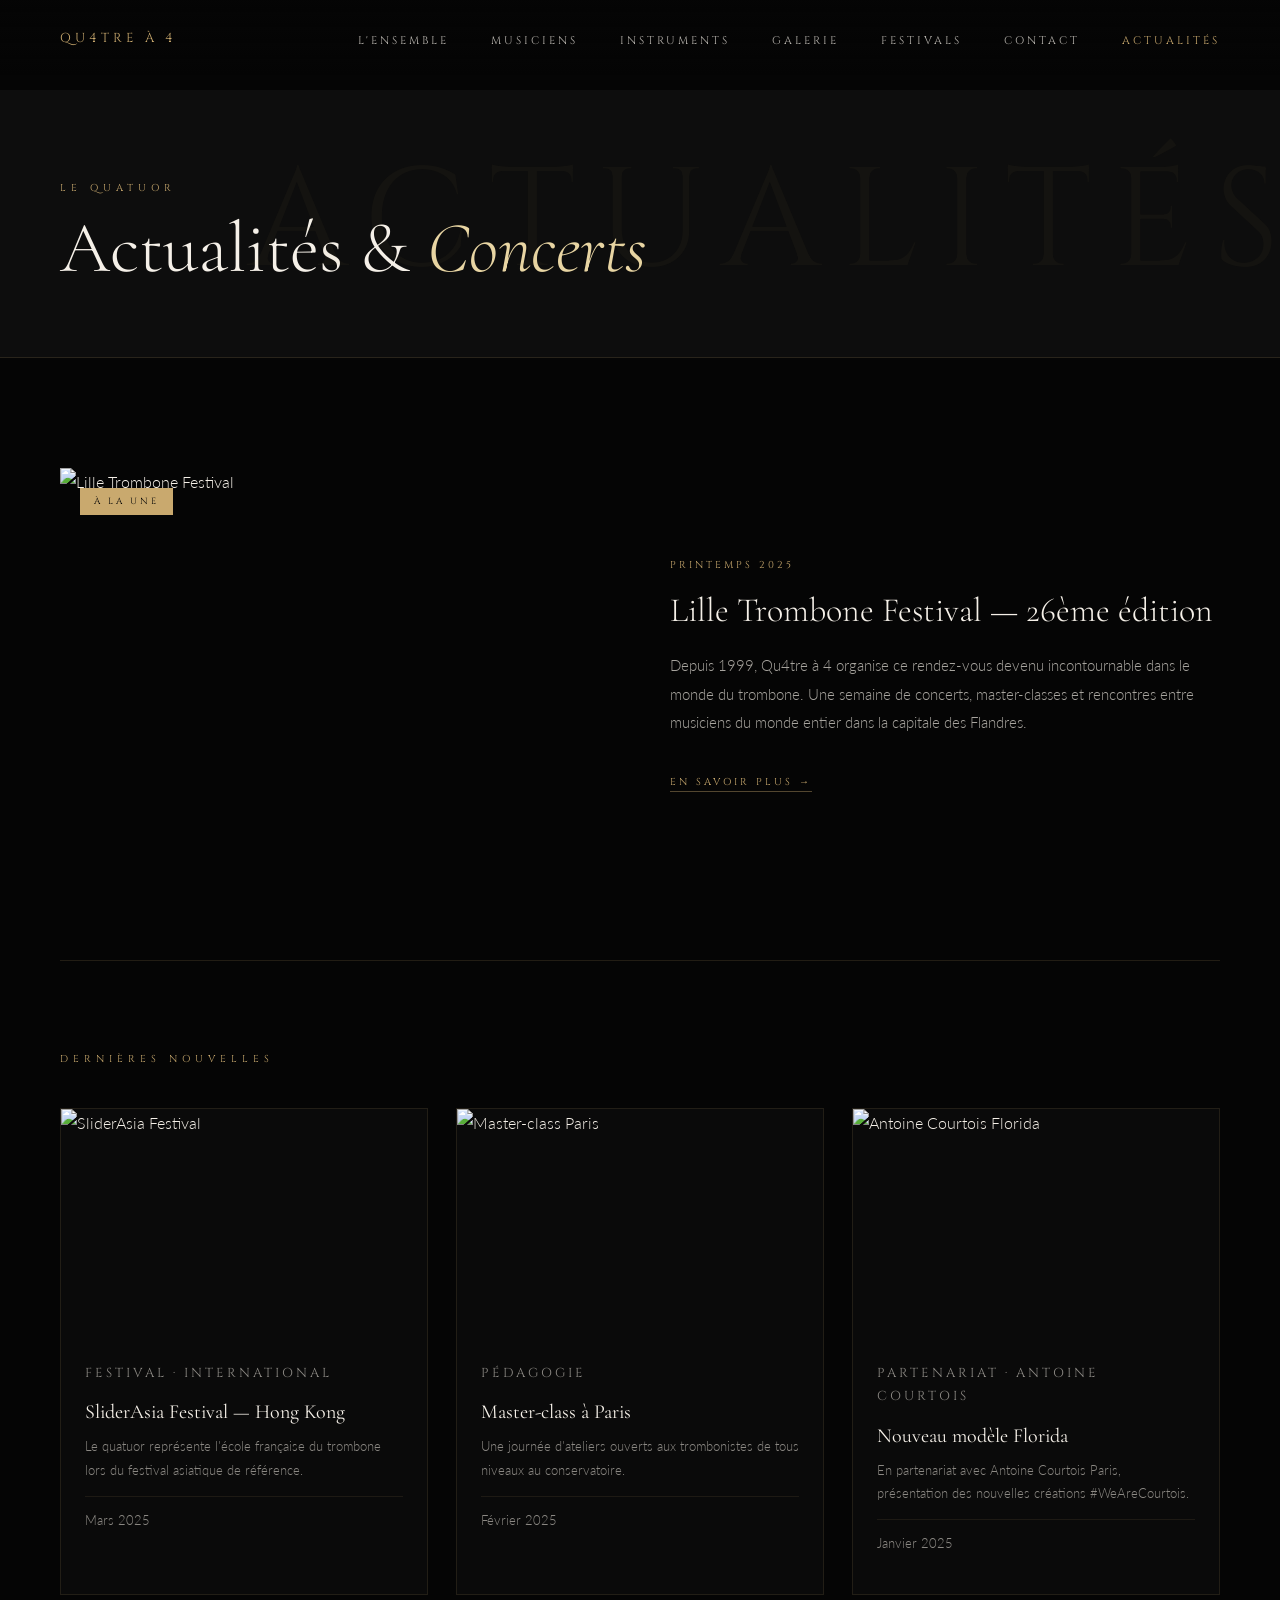
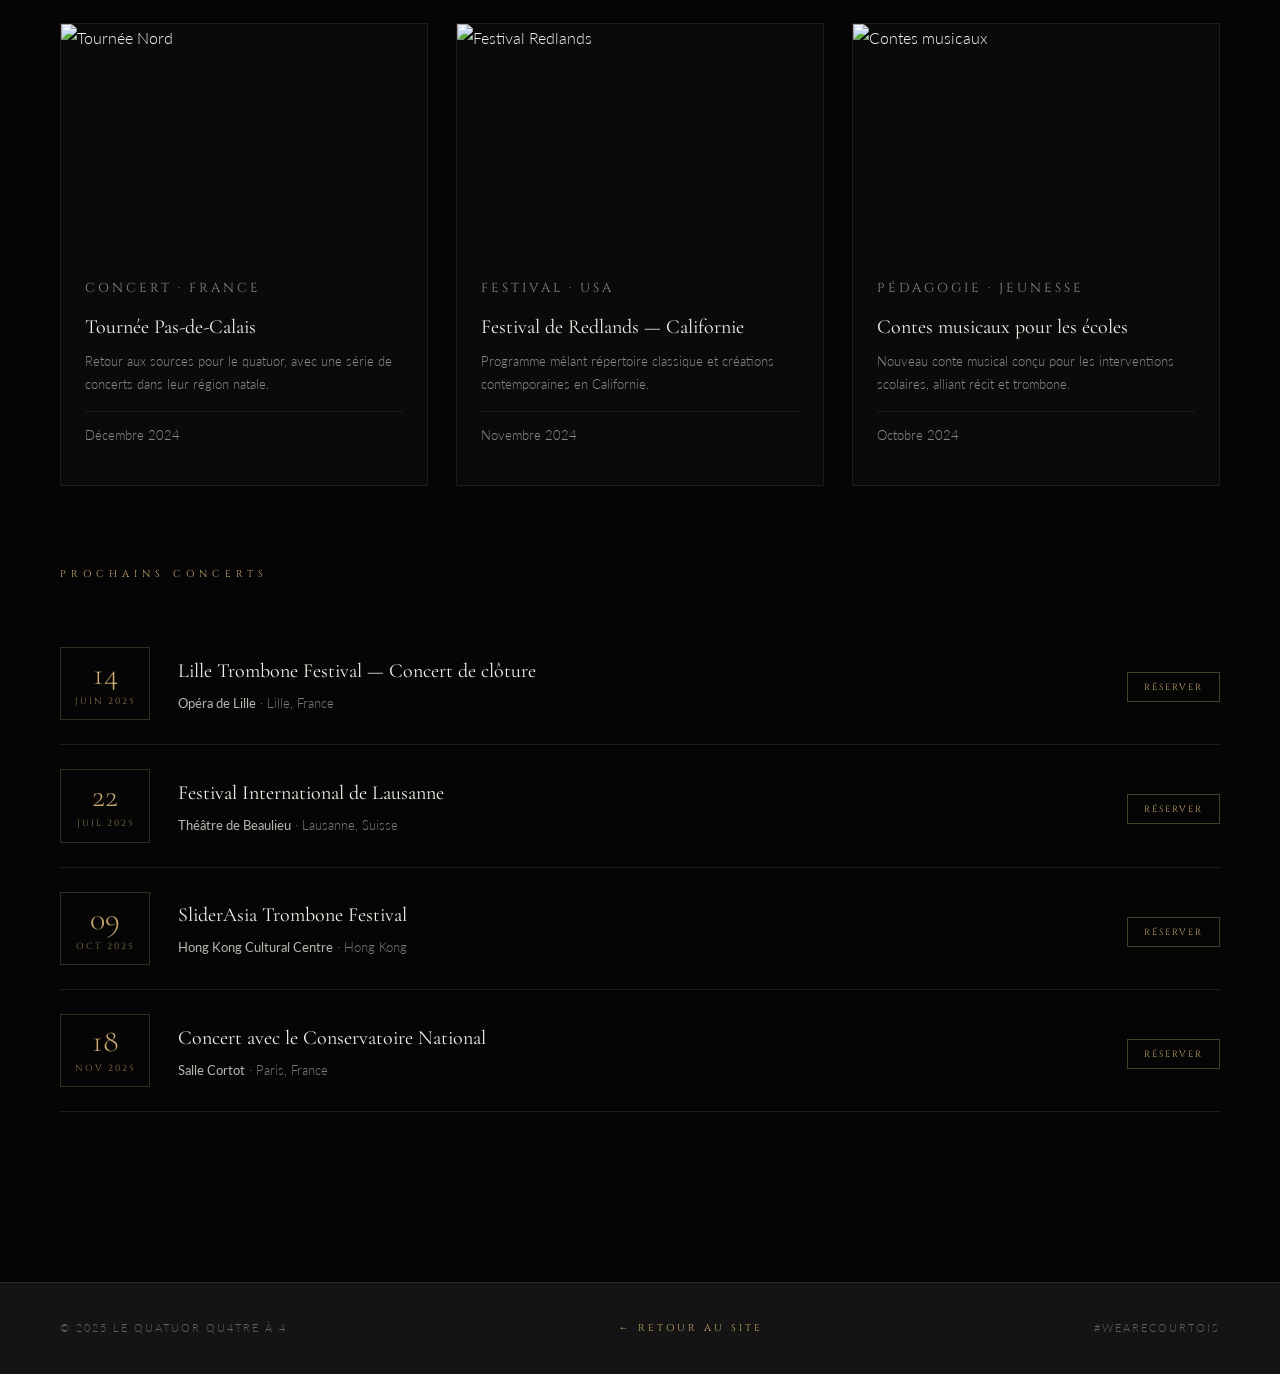
==== actualites.html @ 923e41e1 "Add files via upload" ====
<!DOCTYPE html>
<html lang="fr">
<head>
  <meta charset="UTF-8">
  <meta name="viewport" content="width=device-width, initial-scale=1.0">
  <title>Actualités — Le Quatuor Qu4tre à 4</title>
  <link rel="stylesheet" href="css/base.css">
  <link rel="stylesheet" href="css/nav.css">
  <link rel="stylesheet" href="css/actualites.css">
</head>
<body>

  <!-- ── NAVIGATION ── -->
  <nav id="navbar">
    <a href="index.html" class="nav-logo">Qu4tre à 4</a>
    <ul class="nav-links">
      <li><a href="index.html#presentation">L'Ensemble</a></li>
      <li><a href="index.html#membres">Musiciens</a></li>
      <li><a href="index.html#instruments">Instruments</a></li>
      <li><a href="index.html#galerie">Galerie</a></li>
      <li><a href="index.html#festivals">Festivals</a></li>
      <li><a href="index.html#contact">Contact</a></li>
      <li><a href="actualites.html" class="active">Actualités</a></li>
    </ul>
  </nav>

  <!-- ── EN-TÊTE ── -->
  <div class="page-header">
    <p class="eyebrow">Le Quatuor</p>
    <h1 class="page-title">Actualités &amp; <em>Concerts</em></h1>
  </div>

  <!-- ── CONTENU PRINCIPAL ── -->
  <main>

    <!-- Article à la une -->
    <article class="featured-article">
      <div class="featured-img-wrap">
        <img src="images/galerie-2.png" alt="Lille Trombone Festival">
        <span class="featured-badge">À la une</span>
      </div>
      <div class="featured-content">
        <p class="article-date">Printemps 2025</p>
        <h2>Lille Trombone Festival — 26ème édition</h2>
        <p>Depuis 1999, Qu4tre à 4 organise ce rendez-vous devenu incontournable dans le monde du trombone. Une semaine de concerts, master-classes et rencontres entre musiciens du monde entier dans la capitale des Flandres.</p>
        <a href="#" class="read-more">En savoir plus →</a>
      </div>
    </article>

    <!-- Dernières nouvelles -->
    <p class="section-label">Dernières nouvelles</p>
    <div class="articles-grid">

      <article class="article-card">
        <div class="article-img-wrap">
          <img src="images/galerie-4.png" alt="SliderAsia Festival">
        </div>
        <div class="article-body">
          <p class="article-tag">Festival · International</p>
          <h3>SliderAsia Festival — Hong Kong</h3>
          <p>Le quatuor représente l'école française du trombone lors du festival asiatique de référence.</p>
          <p class="article-meta">Mars 2025</p>
        </div>
      </article>

      <article class="article-card">
        <div class="article-img-wrap">
          <img src="images/galerie-7.png" alt="Master-class Paris">
        </div>
        <div class="article-body">
          <p class="article-tag">Pédagogie</p>
          <h3>Master-class à Paris</h3>
          <p>Une journée d'ateliers ouverts aux trombonistes de tous niveaux au conservatoire.</p>
          <p class="article-meta">Février 2025</p>
        </div>
      </article>

      <article class="article-card">
        <div class="article-img-wrap">
          <img src="images/galerie-6.png" alt="Antoine Courtois Florida">
        </div>
        <div class="article-body">
          <p class="article-tag">Partenariat · Antoine Courtois</p>
          <h3>Nouveau modèle Florida</h3>
          <p>En partenariat avec Antoine Courtois Paris, présentation des nouvelles créations #WeAreCourtois.</p>
          <p class="article-meta">Janvier 2025</p>
        </div>
      </article>

      <article class="article-card">
        <div class="article-img-wrap">
          <img src="images/galerie-5.png" alt="Tournée Nord">
        </div>
        <div class="article-body">
          <p class="article-tag">Concert · France</p>
          <h3>Tournée Pas-de-Calais</h3>
          <p>Retour aux sources pour le quatuor, avec une série de concerts dans leur région natale.</p>
          <p class="article-meta">Décembre 2024</p>
        </div>
      </article>

      <article class="article-card">
        <div class="article-img-wrap">
          <img src="images/galerie-1.png" alt="Festival Redlands">
        </div>
        <div class="article-body">
          <p class="article-tag">Festival · USA</p>
          <h3>Festival de Redlands — Californie</h3>
          <p>Programme mêlant répertoire classique et créations contemporaines en Californie.</p>
          <p class="article-meta">Novembre 2024</p>
        </div>
      </article>

      <article class="article-card">
        <div class="article-img-wrap">
          <img src="images/groupe-3.png" alt="Contes musicaux">
        </div>
        <div class="article-body">
          <p class="article-tag">Pédagogie · Jeunesse</p>
          <h3>Contes musicaux pour les écoles</h3>
          <p>Nouveau conte musical conçu pour les interventions scolaires, alliant récit et trombone.</p>
          <p class="article-meta">Octobre 2024</p>
        </div>
      </article>

    </div>

    <!-- Prochains concerts -->
    <div class="concerts-section">
      <p class="section-label">Prochains concerts</p>

      <div class="concert-item">
        <div class="concert-date-block">
          <div class="concert-day">14</div>
          <div class="concert-month">Juin 2025</div>
        </div>
        <div class="concert-info">
          <h4>Lille Trombone Festival — Concert de clôture</h4>
          <p><strong>Opéra de Lille</strong> · Lille, France</p>
        </div>
        <div class="concert-cta"><a href="#">Réserver</a></div>
      </div>

      <div class="concert-item">
        <div class="concert-date-block">
          <div class="concert-day">22</div>
          <div class="concert-month">Juil 2025</div>
        </div>
        <div class="concert-info">
          <h4>Festival International de Lausanne</h4>
          <p><strong>Théâtre de Beaulieu</strong> · Lausanne, Suisse</p>
        </div>
        <div class="concert-cta"><a href="#">Réserver</a></div>
      </div>

      <div class="concert-item">
        <div class="concert-date-block">
          <div class="concert-day">09</div>
          <div class="concert-month">Oct 2025</div>
        </div>
        <div class="concert-info">
          <h4>SliderAsia Trombone Festival</h4>
          <p><strong>Hong Kong Cultural Centre</strong> · Hong Kong</p>
        </div>
        <div class="concert-cta"><a href="#">Réserver</a></div>
      </div>

      <div class="concert-item">
        <div class="concert-date-block">
          <div class="concert-day">18</div>
          <div class="concert-month">Nov 2025</div>
        </div>
        <div class="concert-info">
          <h4>Concert avec le Conservatoire National</h4>
          <p><strong>Salle Cortot</strong> · Paris, France</p>
        </div>
        <div class="concert-cta"><a href="#">Réserver</a></div>
      </div>

    </div>
  </main>

  <!-- ── FOOTER ── -->
  <footer>
    <p>© 2025 Le Quatuor Qu4tre à 4</p>
    <a href="index.html">← Retour au site</a>
    <p>#WeAreCourtois</p>
  </footer>

  <script src="js/main.js"></script>
</body>
</html>
---- css/base.css ----
/* =========================================
   BASE.CSS — Variables, reset, typographie
   Quatuor Qu4tre à 4 — Version Sombre
   ========================================= */

@import url('https://fonts.googleapis.com/css2?family=Cormorant+Garamond:ital,wght@0,300;0,400;0,600;1,300;1,400&family=Cinzel:wght@400;600&family=Lato:wght@300;400&display=swap');

/* ── Variables ── */
:root {
  --gold:        #C9A96E;
  --gold-light:  #E8D5A3;
  --gold-dark:   #8B6914;
  --black:       #050505;
  --dark:        #0D0D0D;
  --dark2:       #141414;
  --white:       #F5F0E8;
  --gray:        #888;
  --line:        rgba(201, 169, 110, 0.15);
  --transition:  0.6s cubic-bezier(0.25, 0.46, 0.45, 0.94);
}

/* ── Reset ── */
*, *::before, *::after {
  box-sizing: border-box;
  margin: 0;
  padding: 0;
}

html {
  scroll-behavior: smooth;
}

body {
  background: var(--black);
  color: var(--white);
  font-family: 'Lato', sans-serif;
  font-weight: 300;
  line-height: 1.7;
  overflow-x: hidden;
}

img {
  display: block;
  max-width: 100%;
}

a {
  color: inherit;
  text-decoration: none;
}

/* ── Typographie utilitaires ── */
.eyebrow {
  font-family: 'Cinzel', serif;
  font-size: 10px;
  letter-spacing: 5px;
  color: var(--gold);
  text-transform: uppercase;
  margin-bottom: 14px;
}

.section-title {
  font-family: 'Cormorant Garamond', serif;
  font-size: clamp(34px, 5vw, 56px);
  font-weight: 300;
  line-height: 1.1;
  margin-bottom: 36px;
}

.section-title em {
  font-style: italic;
}

.gold-rule {
  display: block;
  width: 50px;
  height: 1px;
  background: var(--gold);
  margin-bottom: 36px;
}

/* ── Reveal on scroll ── */
.reveal {
  opacity: 0;
  transform: translateY(22px);
  transition: opacity 0.8s ease, transform 0.8s ease;
}

.reveal.visible {
  opacity: 1;
  transform: none;
}

/* ── Responsive breakpoints ── */
@media (max-width: 960px) {
  section {
    padding: 80px 24px !important;
  }
}
---- css/nav.css ----
/* =========================================
   NAV.CSS — Navigation fixe
   Quatuor Qu4tre à 4 — Version Sombre
   ========================================= */

nav {
  position: fixed;
  top: 0; left: 0; right: 0;
  z-index: 100;
  display: flex;
  justify-content: space-between;
  align-items: center;
  padding: 24px 60px;
  background: linear-gradient(to bottom, rgba(5,5,5,0.95) 0%, transparent 100%);
  transition: background var(--transition), border-color var(--transition);
}

nav.scrolled {
  background: rgba(5, 5, 5, 0.97);
  border-bottom: 1px solid var(--line);
}

.nav-logo {
  font-family: 'Cinzel', serif;
  font-size: 13px;
  letter-spacing: 4px;
  color: var(--gold);
  text-transform: uppercase;
}

.nav-links {
  display: flex;
  gap: 42px;
  list-style: none;
}

.nav-links a {
  font-family: 'Cinzel', serif;
  font-size: 11px;
  letter-spacing: 3px;
  text-transform: uppercase;
  color: var(--white);
  opacity: 0.75;
  transition: opacity 0.3s, color 0.3s;
}

.nav-links a:hover {
  opacity: 1;
  color: var(--gold);
}

.nav-links a.active {
  color: var(--gold);
  opacity: 1;
}

/* ── Footer ── */
footer {
  background: var(--dark2);
  border-top: 1px solid var(--line);
  padding: 36px 60px;
  display: flex;
  justify-content: space-between;
  align-items: center;
}

footer p {
  font-size: 11px;
  letter-spacing: 2px;
  color: rgba(245, 240, 232, 0.35);
  text-transform: uppercase;
}

footer a {
  font-family: 'Cinzel', serif;
  font-size: 10px;
  letter-spacing: 3px;
  color: var(--gold);
  text-transform: uppercase;
  transition: opacity 0.3s;
}

footer a:hover {
  opacity: 0.7;
}

/* ── Responsive ── */
@media (max-width: 960px) {
  nav {
    padding: 20px 24px;
  }

  .nav-links {
    display: none;
  }

  footer {
    flex-direction: column;
    gap: 12px;
    text-align: center;
    padding: 28px 24px;
  }
}
---- css/actualites.css ----
/* =========================================
   ACTUALITES.CSS — Page Actualités
   Quatuor Qu4tre à 4 — Version Sombre
   ========================================= */

section, main {
  padding: 110px 60px;
}

/* ─────────────────────────────────────
   EN-TÊTE DE PAGE
───────────────────────────────────── */
.page-header {
  margin-top: 90px;
  padding: 90px 60px 70px;
  background: var(--dark);
  border-bottom: 1px solid var(--line);
  position: relative;
  overflow: hidden;
}

.page-header::after {
  content: 'ACTUALITÉS';
  position: absolute;
  right: -20px;
  top: 50%;
  transform: translateY(-50%);
  font-family: 'Cinzel', serif;
  font-size: 140px;
  color: rgba(201,169,110,0.04);
  letter-spacing: 20px;
  pointer-events: none;
  white-space: nowrap;
}

.page-title {
  font-family: 'Cormorant Garamond', serif;
  font-size: clamp(42px, 6vw, 72px);
  font-weight: 300;
  line-height: 1.05;
  color: var(--white);
}

.page-title em {
  font-style: italic;
  color: var(--gold-light);
}

/* ─────────────────────────────────────
   ARTICLE À LA UNE
───────────────────────────────────── */
.featured-article {
  display: grid;
  grid-template-columns: 1fr 1fr;
  gap: 60px;
  align-items: center;
  margin-bottom: 90px;
  padding-bottom: 80px;
  border-bottom: 1px solid var(--line);
  animation: fadeUp 0.9s ease both;
}

@keyframes fadeUp {
  from { opacity: 0; transform: translateY(24px); }
  to   { opacity: 1; transform: translateY(0); }
}

.featured-img-wrap {
  position: relative;
  overflow: hidden;
}

.featured-img-wrap img {
  width: 100%;
  aspect-ratio: 4/3;
  object-fit: cover;
  object-position: top center;
  transition: transform 0.8s ease;
}

.featured-img-wrap:hover img {
  transform: scale(1.04);
}

.featured-badge {
  position: absolute;
  top: 20px; left: 20px;
  font-family: 'Cinzel', serif;
  font-size: 9px;
  letter-spacing: 3px;
  text-transform: uppercase;
  background: var(--gold);
  color: var(--black);
  padding: 6px 14px;
}

.featured-content .article-date {
  font-family: 'Cinzel', serif;
  font-size: 10px;
  letter-spacing: 3px;
  color: var(--gold);
  text-transform: uppercase;
  margin-bottom: 16px;
}

.featured-content h2 {
  font-family: 'Cormorant Garamond', serif;
  font-size: 34px;
  font-weight: 300;
  line-height: 1.2;
  margin-bottom: 20px;
}

.featured-content p {
  font-size: 15px;
  color: rgba(245,240,232,0.68);
  line-height: 1.9;
  margin-bottom: 28px;
}

.read-more {
  font-family: 'Cinzel', serif;
  font-size: 10px;
  letter-spacing: 3px;
  text-transform: uppercase;
  color: var(--gold);
  border-bottom: 1px solid rgba(201,169,110,0.4);
  padding-bottom: 2px;
  transition: border-color 0.3s;
}

.read-more:hover { border-color: var(--gold); }

/* ─────────────────────────────────────
   GRILLE D'ARTICLES
───────────────────────────────────── */
.section-label {
  font-family: 'Cinzel', serif;
  font-size: 10px;
  letter-spacing: 5px;
  color: var(--gold);
  text-transform: uppercase;
  margin-bottom: 40px;
}

.articles-grid {
  display: grid;
  grid-template-columns: repeat(3, 1fr);
  gap: 28px;
  margin-bottom: 80px;
}

.article-card {
  background: rgba(255,255,255,0.025);
  border: 1px solid rgba(201,169,110,0.12);
  overflow: hidden;
  transition: border-color 0.4s, transform 0.4s;
  animation: fadeUp 0.8s ease both;
}

.article-card:nth-child(2) { animation-delay: 0.1s; }
.article-card:nth-child(3) { animation-delay: 0.2s; }
.article-card:nth-child(4) { animation-delay: 0.3s; }
.article-card:nth-child(5) { animation-delay: 0.4s; }
.article-card:nth-child(6) { animation-delay: 0.5s; }

.article-card:hover {
  border-color: rgba(201,169,110,0.35);
  transform: translateY(-4px);
}

.article-img-wrap { overflow: hidden; }

.article-img-wrap img {
  width: 100%;
  aspect-ratio: 16/10;
  object-fit: cover;
  object-position: top center;
  transition: transform 0.6s ease;
}

.article-card:hover .article-img-wrap img {
  transform: scale(1.05);
}

.article-body {
  padding: 24px;
}

.article-tag {
  font-family: 'Cinzel', serif;
  font-size: 9px;
  letter-spacing: 3px;
  color: var(--gold);
  text-transform: uppercase;
  margin-bottom: 10px;
}

.article-body h3 {
  font-family: 'Cormorant Garamond', serif;
  font-size: 20px;
  font-weight: 400;
  line-height: 1.3;
  margin-bottom: 10px;
}

.article-body p {
  font-size: 13px;
  color: rgba(245,240,232,0.55);
  line-height: 1.8;
  margin-bottom: 14px;
}

.article-meta {
  font-size: 11px;
  color: rgba(245,240,232,0.3);
  border-top: 1px solid rgba(201,169,110,0.1);
  padding-top: 12px;
}

/* ─────────────────────────────────────
   CONCERTS
───────────────────────────────────── */
.concerts-section {
  margin-bottom: 60px;
}

.concert-item {
  display: grid;
  grid-template-columns: 90px 1fr auto;
  gap: 28px;
  align-items: center;
  padding: 24px 0;
  border-bottom: 1px solid var(--line);
  transition: padding-left 0.3s;
  animation: fadeUp 0.7s ease both;
}

.concert-item:nth-child(2) { animation-delay: 0.1s; }
.concert-item:nth-child(3) { animation-delay: 0.2s; }
.concert-item:nth-child(4) { animation-delay: 0.3s; }

.concert-item:hover { padding-left: 6px; }

.concert-date-block {
  text-align: center;
  border: 1px solid rgba(201,169,110,0.25);
  padding: 10px 8px;
}

.concert-day {
  font-family: 'Cormorant Garamond', serif;
  font-size: 32px;
  font-weight: 300;
  color: var(--gold);
  line-height: 1;
}

.concert-month {
  font-family: 'Cinzel', serif;
  font-size: 9px;
  letter-spacing: 2px;
  color: rgba(201,169,110,0.7);
  text-transform: uppercase;
  margin-top: 4px;
}

.concert-info h4 {
  font-family: 'Cormorant Garamond', serif;
  font-size: 20px;
  font-weight: 400;
  margin-bottom: 4px;
}

.concert-info p {
  font-size: 13px;
  color: rgba(245,240,232,0.5);
}

.concert-info p strong {
  color: rgba(245,240,232,0.75);
  font-weight: 400;
}

.concert-cta a {
  font-family: 'Cinzel', serif;
  font-size: 9px;
  letter-spacing: 2px;
  text-transform: uppercase;
  color: var(--gold);
  border: 1px solid rgba(201,169,110,0.35);
  padding: 8px 16px;
  white-space: nowrap;
  transition: background 0.3s;
}

.concert-cta a:hover {
  background: rgba(201,169,110,0.1);
}

/* ── Responsive ── */
@media (max-width: 960px) {
  .page-header { padding: 80px 24px 50px; margin-top: 68px; }
  main { padding: 50px 24px; }
  .featured-article { grid-template-columns: 1fr; gap: 28px; }
  .articles-grid { grid-template-columns: 1fr; }
  .concert-item { grid-template-columns: 70px 1fr; }
  .concert-cta { display: none; }
}
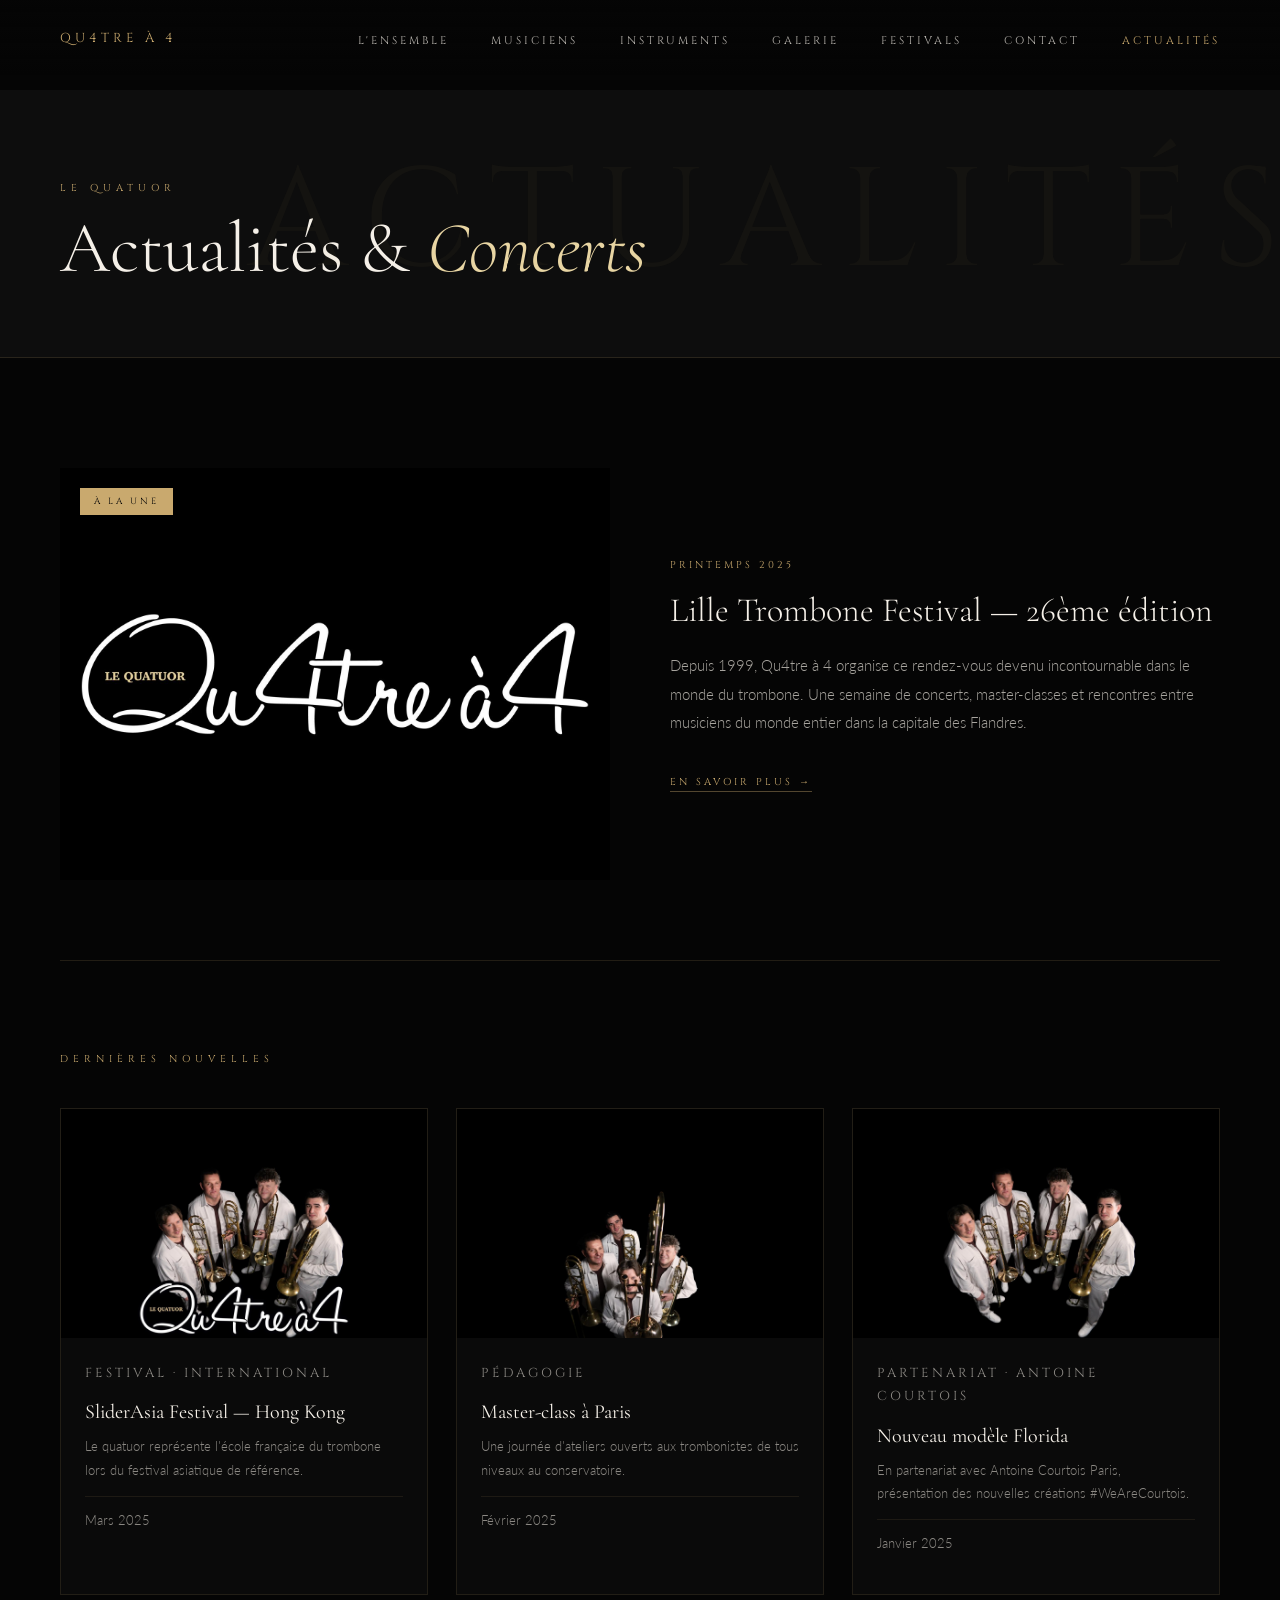
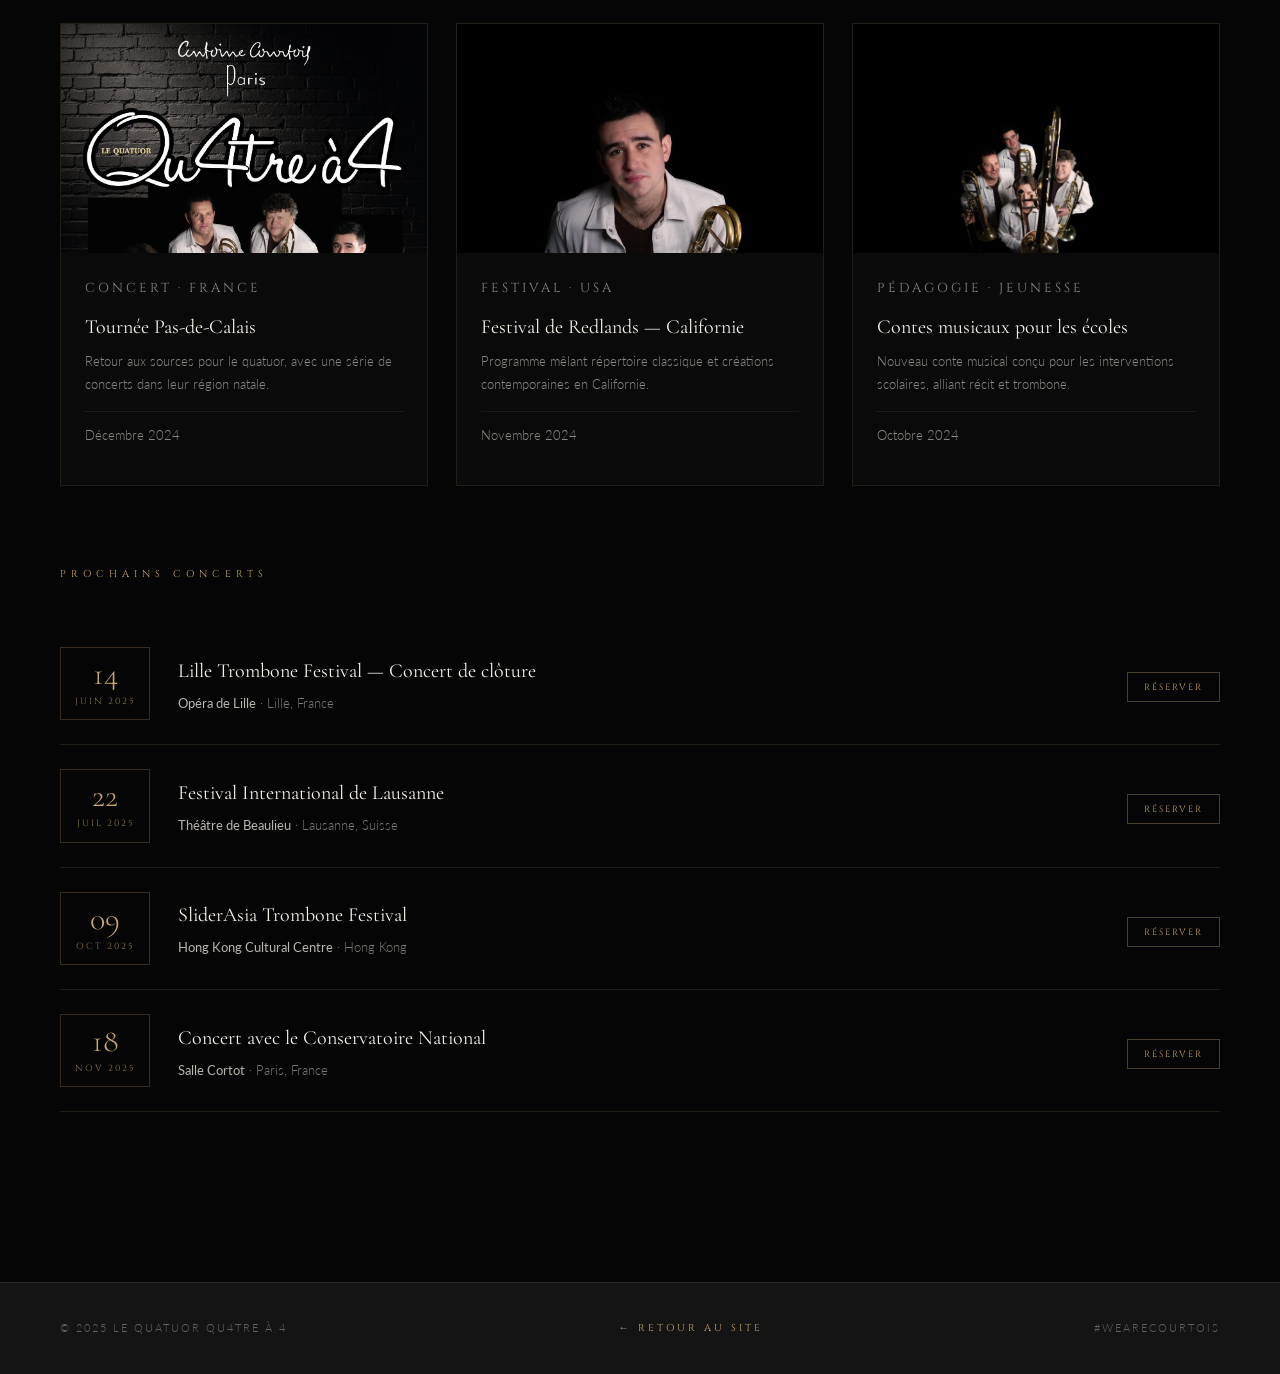
==== commit be0e590d: "Add files via upload" ====
--- a/actualites.html
+++ b/actualites.html
@@ -22,6 +22,7 @@
       <li><a href="index.html#contact">Contact</a></li>
       <li><a href="actualites.html" class="active">Actualités</a></li>
     </ul>
+    <a href="index.html" class="nav-mobile-actu">← Retour</a>
   </nav>
 
   <!-- ── EN-TÊTE ── -->
@@ -36,7 +37,7 @@
     <!-- Article à la une -->
     <article class="featured-article">
       <div class="featured-img-wrap">
-        <img src="images/galerie-2.png" alt="Lille Trombone Festival">
+        <img src="images/galerie-2.jpg" alt="Lille Trombone Festival">
         <span class="featured-badge">À la une</span>
       </div>
       <div class="featured-content">
@@ -53,7 +54,7 @@
 
       <article class="article-card">
         <div class="article-img-wrap">
-          <img src="images/galerie-4.png" alt="SliderAsia Festival">
+          <img src="images/galerie-4.jpg" alt="SliderAsia Festival">
         </div>
         <div class="article-body">
           <p class="article-tag">Festival · International</p>
@@ -65,7 +66,7 @@
 
       <article class="article-card">
         <div class="article-img-wrap">
-          <img src="images/galerie-7.png" alt="Master-class Paris">
+          <img src="images/galerie-7.jpg" alt="Master-class Paris">
         </div>
         <div class="article-body">
           <p class="article-tag">Pédagogie</p>
@@ -77,7 +78,7 @@
 
       <article class="article-card">
         <div class="article-img-wrap">
-          <img src="images/galerie-6.png" alt="Antoine Courtois Florida">
+          <img src="images/galerie-6.jpg" alt="Antoine Courtois Florida">
         </div>
         <div class="article-body">
           <p class="article-tag">Partenariat · Antoine Courtois</p>
@@ -89,7 +90,7 @@
 
       <article class="article-card">
         <div class="article-img-wrap">
-          <img src="images/galerie-5.png" alt="Tournée Nord">
+          <img src="images/galerie-5.jpg" alt="Tournée Nord">
         </div>
         <div class="article-body">
           <p class="article-tag">Concert · France</p>
@@ -101,7 +102,7 @@
 
       <article class="article-card">
         <div class="article-img-wrap">
-          <img src="images/galerie-1.png" alt="Festival Redlands">
+          <img src="images/galerie-1.jpg" alt="Festival Redlands">
         </div>
         <div class="article-body">
           <p class="article-tag">Festival · USA</p>
@@ -113,7 +114,7 @@
 
       <article class="article-card">
         <div class="article-img-wrap">
-          <img src="images/groupe-3.png" alt="Contes musicaux">
+          <img src="images/groupe-3.jpg" alt="Contes musicaux">
         </div>
         <div class="article-body">
           <p class="article-tag">Pédagogie · Jeunesse</p>
--- a/css/nav.css
+++ b/css/nav.css
@@ -54,6 +54,21 @@
   opacity: 1;
 }
 
+/* Bouton mobile — caché par défaut sur desktop */
+.nav-mobile-actu {
+  display: none;
+  font-family: 'Cinzel', serif;
+  font-size: 10px;
+  letter-spacing: 2px;
+  text-transform: uppercase;
+  color: #050505;
+  background: #C9A96E;
+  padding: 9px 16px;
+  border-radius: 2px;
+  white-space: nowrap;
+  text-decoration: none;
+}
+
 /* ── Footer ── */
 footer {
   background: var(--dark2);
@@ -84,14 +99,18 @@
   opacity: 0.7;
 }
 
-/* ── Responsive ── */
-@media (max-width: 960px) {
+/* ── Responsive mobile ── */
+@media screen and (max-width: 960px) {
   nav {
-    padding: 20px 24px;
+    padding: 16px 20px;
   }
 
   .nav-links {
-    display: none;
+    display: none !important;
+  }
+
+  .nav-mobile-actu {
+    display: block !important;
   }
 
   footer {
